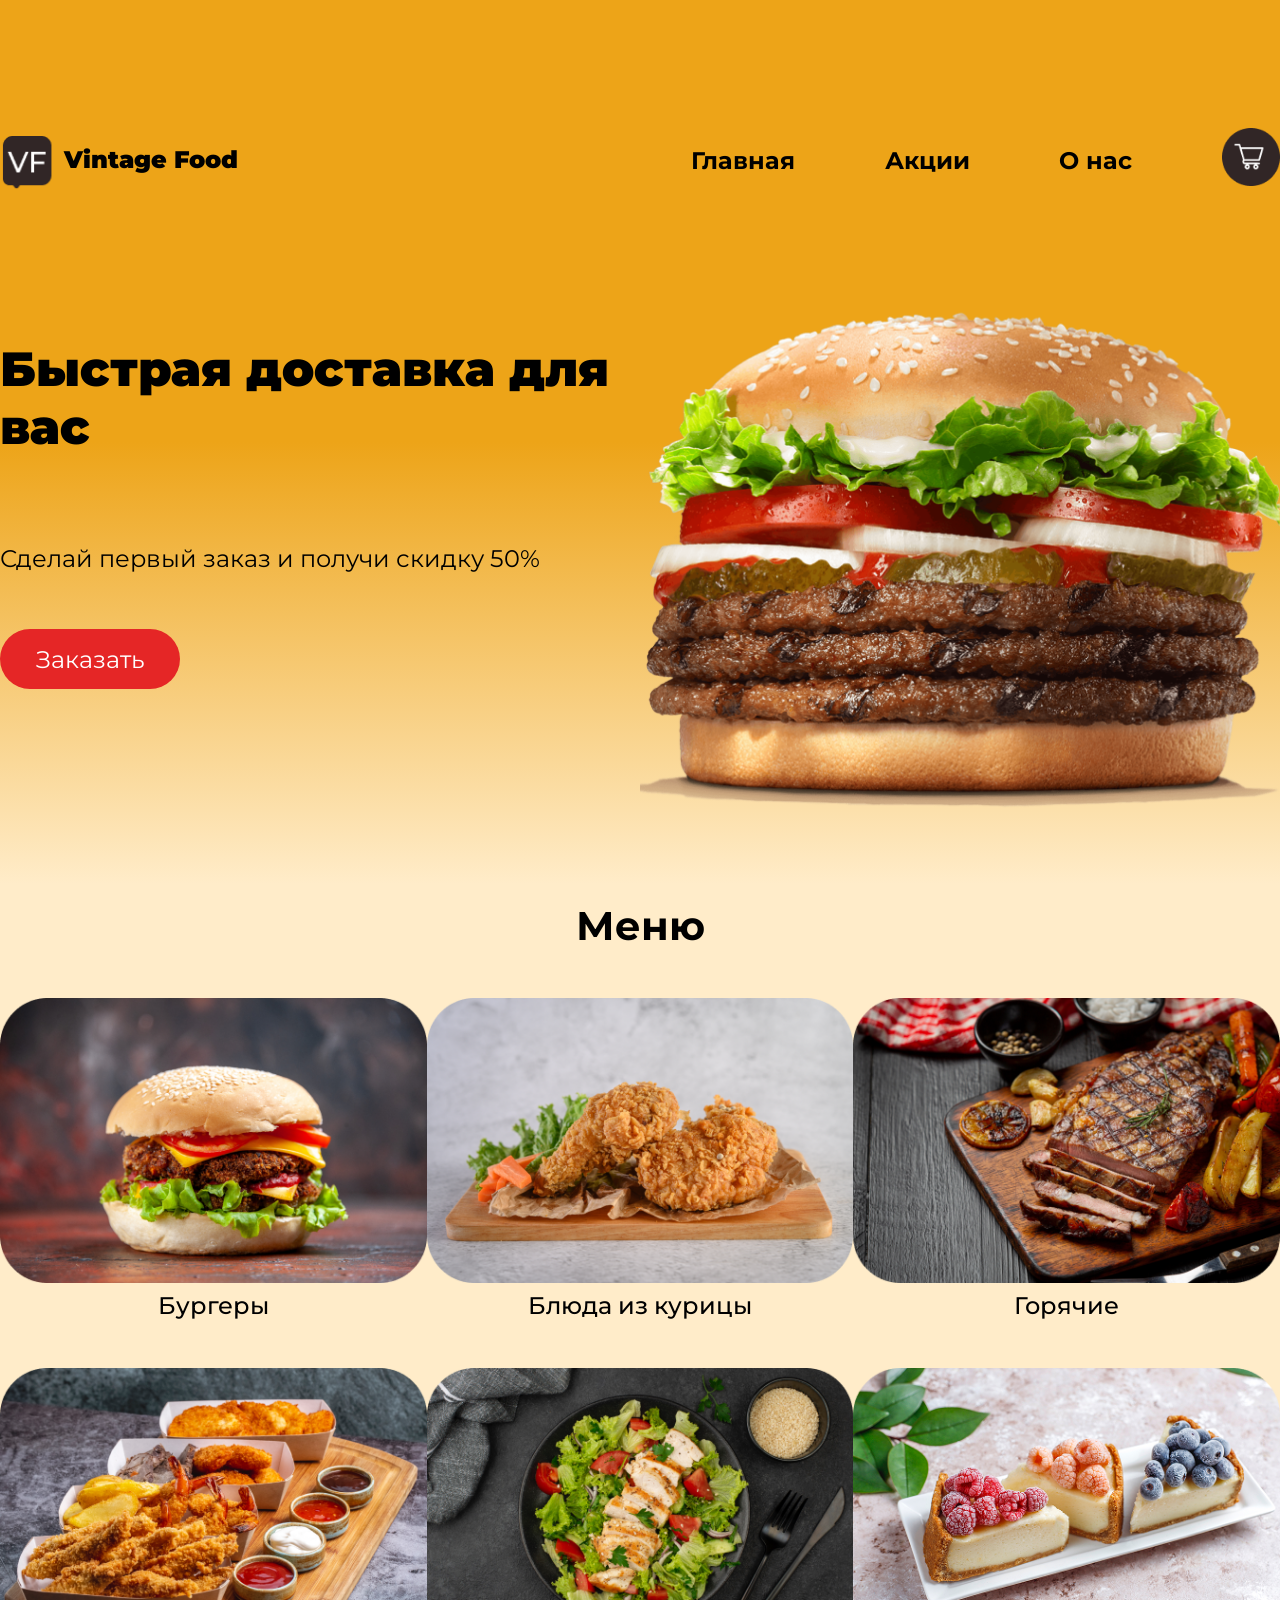
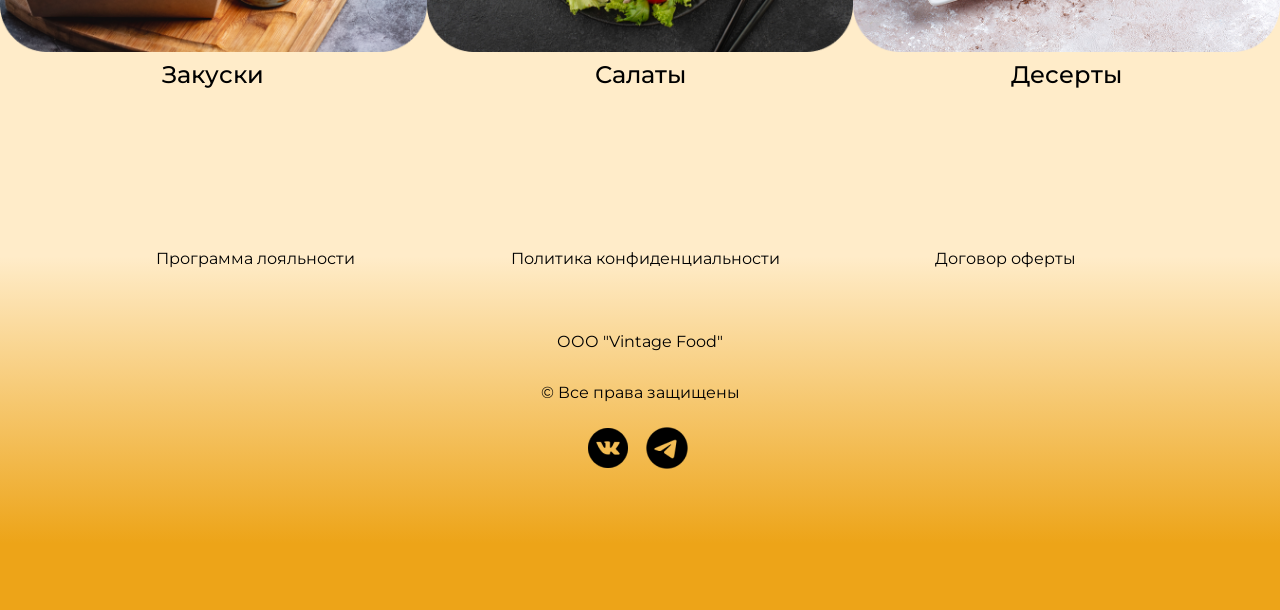
==== index.html @ b4fdd1ba "update" ====
<!DOCTYPE html>
<html lang="en">
<head>
    <meta charset="UTF-8">
    <meta name="viewport" content="width=device-width, initial-scale=1.0">
    <title>Document</title>
    <link rel = "stylesheet" href = "style.css" >
    <link rel="preconnect" href="https://fonts.googleapis.com">
    <link rel="preconnect" href="https://fonts.gstatic.com" crossorigin>
    <link href="https://fonts.googleapis.com/css2?family=Montserrat:ital,wght@0,100..900;1,100..900&display=swap" rel="stylesheet">
</head>
<body>
    <div class="container">
        <nav class = "nav">
            <div class = "nav__logo">
                <img class = "nav__img" src = "image/icon.png" alt = "Логотип Vintage Food">
                <h1 class = "nav__name">Vintage Food</h1>
            </div>
            <div class = "nav__mainMenu">
                <ul class = "nav__list">
                    <li class = "nav__item">
                        <a class = "nav__link"href = "#main">Главная</a>
                    </li>
                    <li class = "nav__item">
                        <a class = "nav__link" href = "#stocks">Акции</a>
                    </li>
                    <li class = "nav__item">
                        <a class = "nav__link" href = "#aboutUs">О нас</a>
                    </li>
                    <li><img class="nav__imgBasket" src = "image/btnBasket.png" alt = "Изображение корзины заказа"></li>
                </ul>
            </div>
        </nav>

        <header class = "header">
            <div class = "header__slogan">
                <h4 class = "header__fastDelivery">Быстрая доставка для вас</h4>
                <p class = "header__discount">Сделай первый заказ и получи скидку 50%</p>
                <button class = "header__btnOrder">Заказать</button>
            </div>
            <img class = "header__imgBigBurger" src = "image/imgBurger.png" alt = "Изображение большого бургера">
        </header>

        <article class = "article">
            <h2 class = "article__tableName">Меню</h2>
            <div class = "article__table">
                <section class = "article__card">
                    <img class = "article__foodPhotos" src = "image/imgBurgers.png" alt = "Фото готового бургера из меню">
                    <h5 class = "article__menuCaption">Бургеры</h5>
                </section>
                <section class = "article__card">
                    <img class = "article__foodPhotos" src = "image/imgChickenButt.png" alt = "Фото готового бургера из меню">
                    <h5 class = "article__menuCaption">Блюда из курицы</h5>
                </section>
                <section class = "article__card">
                    <img class = "article__foodPhotos" src = "image/imgHotDishes.png" alt = "Фото готового бургера из меню">
                    <h5 class = "article__menuCaption">Горячие</h5>
                </section>
            </div>
                <div class = "article__table">
                <section class = "article__card">
                    <img class = "article__foodPhotos" src = "image/imgSnacks.png" alt = "Фото готового бургера из меню">
                    <h5 class = "article__menuCaption">Закуски</h5>
                </section>
                <section class = "article__card">
                    <img class = "article__foodPhotos" src = "image/imgSalads.png" alt = "Фото готового бургера из меню">
                    <h5 class = "article__menuCaption">Салаты</h5>
                </section>
                <section class = "article__card">
                    <img class = "article__foodPhotos" src = "image/imgDesserts.png" alt = "Фото готового бургера из меню">
                    <h5 class = "article__menuCaption">Десерты</h5>
                </section>
            </div>
        </article>

        <footer class = "footer">
            <div class = "footer__links">
                <a class = "footer__link" href = "">Программа лояльности</a>
                <a class = "footer__link" href = "">Политика конфиденциальности</a>
                <a class = "footer__link" href = "">Договор оферты</a>
            </div>
            <p class="footer__company">ООО "Vintage Food"</p>
            <p class="footer__copyright">© Все права защищены</p>
            <div class = "footer__socialNetwork">
                <img class = "footer__vk" src = "image/btnVK.png" alt = "Лого Вконтакте">
                <img class = "footer__tg" src = "image/btnTelegram.png" alt = "Лого Телеграмма">
            </div>
        </div>
    </footer>
</body>
</html>
---- style.css ----
/* 787 */
* {
    box-sizing: border-box;
	outline: 0px solid red;
}
a{
    margin: 0%;
    padding: 0% ;
    text-decoration: none;
    color:black;
}
ul{
    display: flex;
    align-items: center;
    margin: 0%;
    padding-bottom: 1rem;
    gap: clamp(0.1rem, 7vw, 15rem);

    list-style: none;
    font-size: 1.5rem;
    font-weight: bold;
}
/*-------------------------------------BODY---------------------------------------------------*/
body{
    margin:0px;
    display: flex;
    flex-direction: column;
    align-items: center;
    
    background: linear-gradient(to bottom, #EDA418 0%,#EDA418 20%, #ffecc9 40%,#ffecc9 84%, #EDA418 97%,#EDA418 100%);
    font-family: "Montserrat", sans-serif;
}

.container {
    width: 100%;
    max-width: 1600px;
    padding: 8rem 0px;
}
.nav{
    display: flex;
    flex-direction: row;
    justify-content: center;
    align-items: center;
    width: 100%;
}
.nav__logo{
    display: flex;
    align-items: center;
    flex:1;
}
.nav__mainMenu{
    display: flex;
    justify-content:end;
    flex:2;    
}
.nav__imgBasket{
    width: 100%;
    max-width: 58px;
    height: auto;
}
.nav__img{
    width: 100%;
    max-width: 64px;
    height: auto;
}
.nav__name{
    display: flex;
    align-items: center;
    justify-content: center;
    margin:0%;
    padding-bottom: 1rem;
    
    font-size: 1.5rem;
    font-weight: 900;
}
/*-----------------------------------HEADER-----------------------------------------------------*/
.header{
    display: flex;
    width: 100%;
    align-items: center;
    justify-content: space-between;
    padding-top: 2rem;
}
.header__slogan{
    display: flex;
    flex-direction: column;
    align-items: start;
    padding-bottom: 7rem;

}
.header__fastDelivery{
    font-size: 3rem;
    font-weight: 900;
}
.header__discount{
    font-size: 1.5rem;
}

.header__btnOrder{
    margin: 0%;
    padding: 0%;
}
.header__imgBigBurger{
    width: clamp(200px, 50vw, 642px);
    height: auto;
}
.header__btnOrder{
    width:100%;
    max-width: 180px;
    height: 100%;
    max-height: 60px;
    padding: 1rem;
    border-radius: 50px;
    margin-top: 2rem;

    font-family: "Montserrat", sans-serif;
    border:none;
    background-color: #E52626;
    color:white;
    font-size: 1.5rem;
}
/*-----------------------------------ARTICLE-----------------------------------------------------*/
.article{
    padding-top: 4rem;
    display: flex;
    flex-direction: column;
    width: 100%;
}
.article__table{
    display: flex;
    justify-content: space-between;
    margin-top: 3rem;
}
.article__tableName{
    margin: 0%;
    text-align: center;
    font-size: 2.5rem;
    font-weight: bold;
}
.article__card{
    display: flex;
    flex-direction: column;
    align-items: center;
}
.article__foodPhotos{
    width: 100%;
    height: 100%;
    max-width: 450px;
    max-height: 300px;
}
.article__menuCaption{
    padding: 0rem;
    padding-top: 0.5rem;
    margin: 0%;
    font-size: 1.5rem;
    font-weight: 500;
}
/*-----------------------------------FOOTER-----------------------------------------------------*/
.footer{ 	
    width: 100%;
    display: flex;
    flex-direction: column;
    align-items: center;
}
.footer__links{
    width: 100%;
    display: flex;
    justify-content: space-evenly;
    padding-top: 10rem;
    padding-right: 3rem;
}
.footer__company{
    padding-top: 3rem;
}
.footer__company{
    /* ничего */
}
.footer__copyright{
    /* ничего */
}
.footer__socialNetwork{
    /* ничего */
}
.footer__vk{
    padding-bottom: 0.3rem;
}
.footer__tg{
    /* ничего */
}
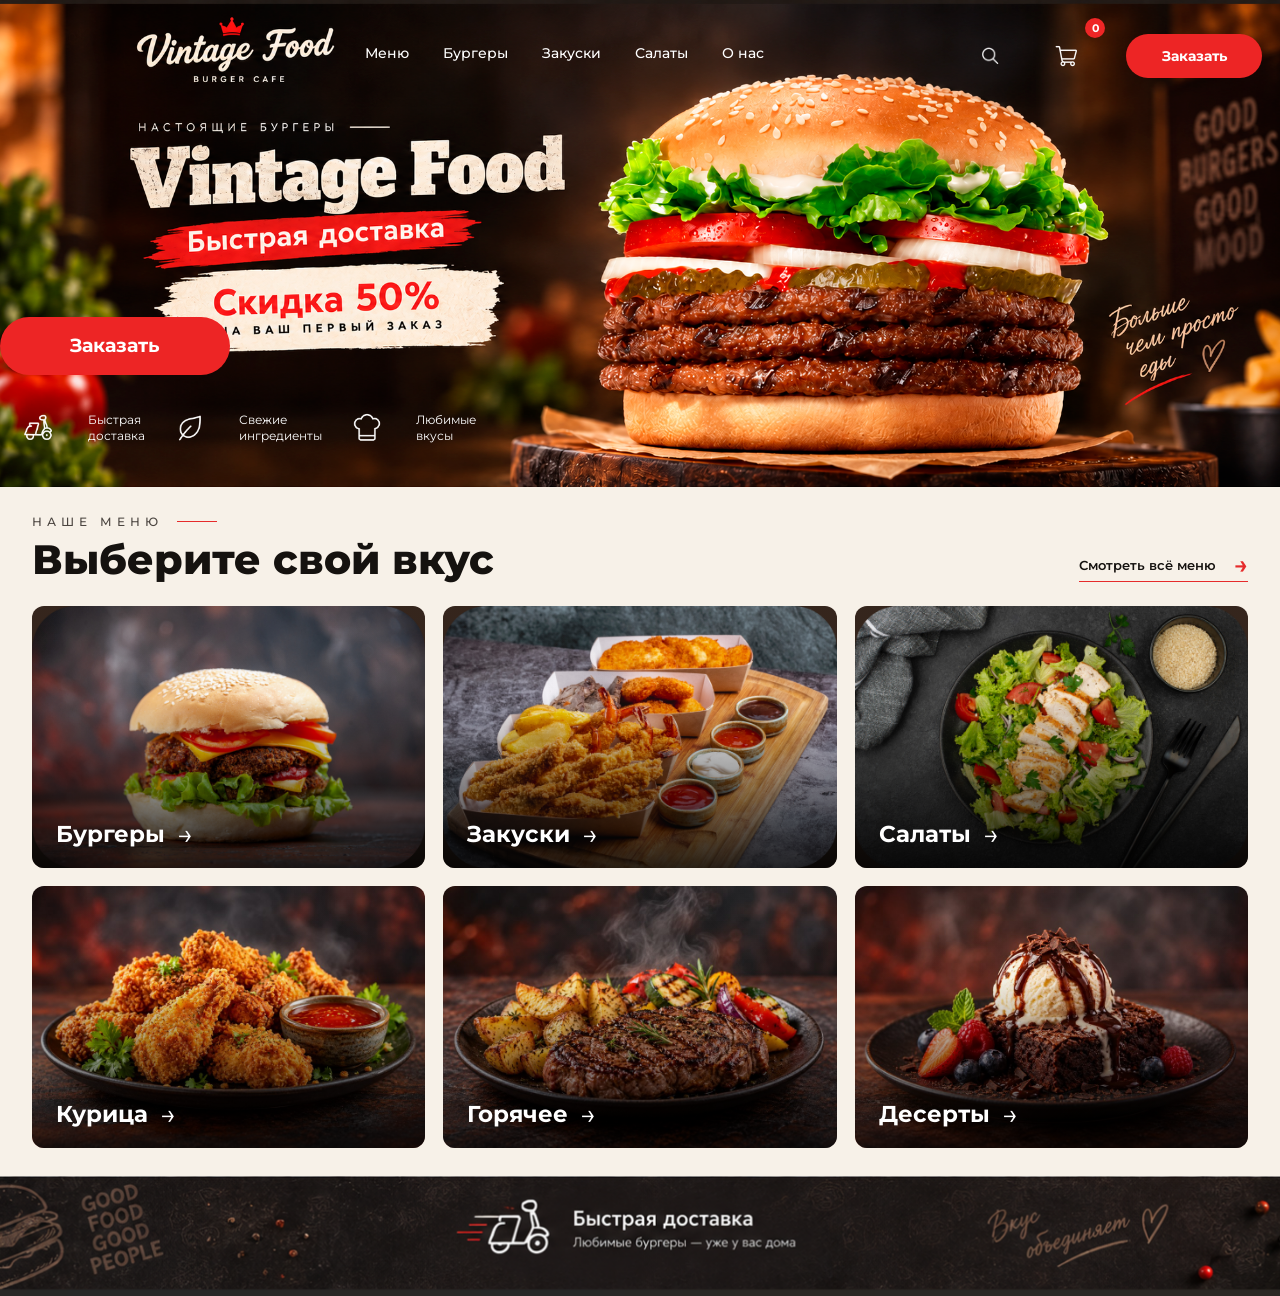
==== commit cd27a4a7: "Redesign responsive burger cafe website" ====
--- a/index.html
+++ b/index.html
@@ -1,91 +1,152 @@
 <!DOCTYPE html>
-<html lang="en">
+<html lang="ru">
 <head>
     <meta charset="UTF-8">
     <meta name="viewport" content="width=device-width, initial-scale=1.0">
-    <title>Document</title>
-    <link rel = "stylesheet" href = "style.css" >
+    <meta name="description" content="Vintage Food — настоящие бургеры с быстрой доставкой">
+    <title>Vintage Food — бургер-кафе</title>
     <link rel="preconnect" href="https://fonts.googleapis.com">
     <link rel="preconnect" href="https://fonts.gstatic.com" crossorigin>
-    <link href="https://fonts.googleapis.com/css2?family=Montserrat:ital,wght@0,100..900;1,100..900&display=swap" rel="stylesheet">
+    <link href="https://fonts.googleapis.com/css2?family=Montserrat:wght@400;500;600;700;800&display=swap" rel="stylesheet">
+    <link rel="stylesheet" href="style.css">
 </head>
 <body>
-    <div class="container">
-        <nav class = "nav">
-            <div class = "nav__logo">
-                <img class = "nav__img" src = "image/icon.png" alt = "Логотип Vintage Food">
-                <h1 class = "nav__name">Vintage Food</h1>
-            </div>
-            <div class = "nav__mainMenu">
-                <ul class = "nav__list">
-                    <li class = "nav__item">
-                        <a class = "nav__link"href = "#main">Главная</a>
+    <header class="hero" id="main">
+        <nav class="navigation" aria-label="Основная навигация">
+            <div class="navigation__inner">
+                <ul class="navigation__list">
+                    <li class="navigation__item">
+                        <a class="navigation__link" href="#menu">Меню</a>
                     </li>
-                    <li class = "nav__item">
-                        <a class = "nav__link" href = "#stocks">Акции</a>
+                    <li class="navigation__item">
+                        <a class="navigation__link" href="#burgers">Бургеры</a>
                     </li>
-                    <li class = "nav__item">
-                        <a class = "nav__link" href = "#aboutUs">О нас</a>
+                    <li class="navigation__item">
+                        <a class="navigation__link" href="#snacks">Закуски</a>
                     </li>
-                    <li><img class="nav__imgBasket" src = "image/btnBasket.png" alt = "Изображение корзины заказа"></li>
+                    <li class="navigation__item">
+                        <a class="navigation__link" href="#salads">Салаты</a>
+                    </li>
+                    <li class="navigation__item">
+                        <a class="navigation__link" href="#about">О нас</a>
+                    </li>
                 </ul>
+
+                <div class="navigation__actions">
+                    <a class="navigation__icon-link" href="#menu" aria-label="Поиск по меню">
+                        <img class="navigation__icon navigation__icon--search" src="image/icon-search.png" alt="">
+                    </a>
+                    <a class="navigation__icon-link" href="#menu" aria-label="Корзина">
+                        <img class="navigation__icon navigation__icon--cart" src="image/icon-cart.png" alt="">
+                        <span class="navigation__counter">0</span>
+                    </a>
+                    <a class="button button--navigation" href="#menu">Заказать</a>
+                </div>
             </div>
         </nav>
 
-        <header class = "header">
-            <div class = "header__slogan">
-                <h4 class = "header__fastDelivery">Быстрая доставка для вас</h4>
-                <p class = "header__discount">Сделай первый заказ и получи скидку 50%</p>
-                <button class = "header__btnOrder">Заказать</button>
-            </div>
-            <img class = "header__imgBigBurger" src = "image/imgBurger.png" alt = "Изображение большого бургера">
-        </header>
+        <img class="hero__background" src="image/header.png" alt="Vintage Food. Быстрая доставка. Скидка 50 процентов на первый заказ">
 
-        <article class = "article">
-            <h2 class = "article__tableName">Меню</h2>
-            <div class = "article__table">
-                <section class = "article__card">
-                    <img class = "article__foodPhotos" src = "image/imgBurgers.png" alt = "Фото готового бургера из меню">
-                    <h5 class = "article__menuCaption">Бургеры</h5>
-                </section>
-                <section class = "article__card">
-                    <img class = "article__foodPhotos" src = "image/imgChickenButt.png" alt = "Фото готового бургера из меню">
-                    <h5 class = "article__menuCaption">Блюда из курицы</h5>
-                </section>
-                <section class = "article__card">
-                    <img class = "article__foodPhotos" src = "image/imgHotDishes.png" alt = "Фото готового бургера из меню">
-                    <h5 class = "article__menuCaption">Горячие</h5>
-                </section>
-            </div>
-                <div class = "article__table">
-                <section class = "article__card">
-                    <img class = "article__foodPhotos" src = "image/imgSnacks.png" alt = "Фото готового бургера из меню">
-                    <h5 class = "article__menuCaption">Закуски</h5>
-                </section>
-                <section class = "article__card">
-                    <img class = "article__foodPhotos" src = "image/imgSalads.png" alt = "Фото готового бургера из меню">
-                    <h5 class = "article__menuCaption">Салаты</h5>
-                </section>
-                <section class = "article__card">
-                    <img class = "article__foodPhotos" src = "image/imgDesserts.png" alt = "Фото готового бургера из меню">
-                    <h5 class = "article__menuCaption">Десерты</h5>
-                </section>
-            </div>
-        </article>
+        <div class="hero__content">
+            <a class="button button--hero" href="#menu">
+                <span>Заказать</span>
+            </a>
 
-        <footer class = "footer">
-            <div class = "footer__links">
-                <a class = "footer__link" href = "">Программа лояльности</a>
-                <a class = "footer__link" href = "">Политика конфиденциальности</a>
-                <a class = "footer__link" href = "">Договор оферты</a>
-            </div>
-            <p class="footer__company">ООО "Vintage Food"</p>
-            <p class="footer__copyright">© Все права защищены</p>
-            <div class = "footer__socialNetwork">
-                <img class = "footer__vk" src = "image/btnVK.png" alt = "Лого Вконтакте">
-                <img class = "footer__tg" src = "image/btnTelegram.png" alt = "Лого Телеграмма">
+            <div class="advantages">
+                <div class="advantage">
+                    <img class="advantage__icon" src="image/icon-delivery-scooter.png" alt="">
+                    <p class="advantage__text">Быстрая<br>доставка</p>
+                </div>
+
+                <div class="advantage">
+                    <img class="advantage__icon" src="image/icon-leaf.png" alt="">
+                    <p class="advantage__text">Свежие<br>ингредиенты</p>
+                </div>
+
+                <div class="advantage">
+                    <img class="advantage__icon" src="image/icon-chef-hat.png" alt="">
+                    <p class="advantage__text">Любимые<br>вкусы</p>
+                </div>
             </div>
         </div>
+    </header>
+
+    <main>
+        <section class="menu" id="menu">
+            <div class="menu__container">
+                <div class="menu__heading-row">
+                    <div>
+                        <p class="menu__eyebrow">НАШЕ МЕНЮ</p>
+                        <h1 class="menu__title">Выберите свой вкус</h1>
+                    </div>
+
+                    <a class="menu__all-link" href="#burgers">
+                        <span>Смотреть всё меню</span>
+                        <span class="menu__all-arrow">→</span>
+                    </a>
+                </div>
+
+                <div class="menu__grid">
+                    <article class="menu-card" id="burgers">
+                        <img class="menu-card__photo" src="image/menu-burgers.png" alt="Бургер с овощами и сыром">
+                        <div class="menu-card__shade"></div>
+                        <a class="menu-card__link" href="#burgers" aria-label="Открыть раздел Бургеры">
+                            <span class="menu-card__title">Бургеры</span>
+                            <span class="menu-card__arrow">→</span>
+                        </a>
+                    </article>
+
+                    <article class="menu-card" id="snacks">
+                        <img class="menu-card__photo" src="image/menu-snacks.png" alt="Картофель фри">
+                        <div class="menu-card__shade"></div>
+                        <a class="menu-card__link" href="#snacks" aria-label="Открыть раздел Закуски">
+                            <span class="menu-card__title">Закуски</span>
+                            <span class="menu-card__arrow">→</span>
+                        </a>
+                    </article>
+
+                    <article class="menu-card" id="salads">
+                        <img class="menu-card__photo" src="image/menu-salads.png" alt="Салат с курицей и свежими овощами">
+                        <div class="menu-card__shade"></div>
+                        <a class="menu-card__link" href="#salads" aria-label="Открыть раздел Салаты">
+                            <span class="menu-card__title">Салаты</span>
+                            <span class="menu-card__arrow">→</span>
+                        </a>
+                    </article>
+
+                    <article class="menu-card" id="chicken">
+                        <img class="menu-card__photo" src="image/menu-chicken.jpg" alt="Хрустящая курица с соусом">
+                        <div class="menu-card__shade"></div>
+                        <a class="menu-card__link" href="#chicken" aria-label="Открыть раздел Курица">
+                            <span class="menu-card__title">Курица</span>
+                            <span class="menu-card__arrow">→</span>
+                        </a>
+                    </article>
+
+                    <article class="menu-card" id="hot">
+                        <img class="menu-card__photo" src="image/menu-hot.jpg" alt="Стейк с запечённым картофелем и овощами">
+                        <div class="menu-card__shade"></div>
+                        <a class="menu-card__link" href="#hot" aria-label="Открыть раздел Горячее">
+                            <span class="menu-card__title">Горячее</span>
+                            <span class="menu-card__arrow">→</span>
+                        </a>
+                    </article>
+
+                    <article class="menu-card" id="desserts">
+                        <img class="menu-card__photo" src="image/menu-desserts.jpg" alt="Шоколадный десерт с мороженым и ягодами">
+                        <div class="menu-card__shade"></div>
+                        <a class="menu-card__link" href="#desserts" aria-label="Открыть раздел Десерты">
+                            <span class="menu-card__title">Десерты</span>
+                            <span class="menu-card__arrow">→</span>
+                        </a>
+                    </article>
+                </div>
+            </div>
+        </section>
+    </main>
+
+    <footer class="footer" id="about">
+        <p class="footer__description">Vintage Food — любимые бургеры уже у вас дома</p>
     </footer>
 </body>
-</html>+</html>
--- a/style.css
+++ b/style.css
@@ -1,190 +1,606 @@
-
-/* 787 */
 * {
     box-sizing: border-box;
-	outline: 0px solid red;
-}
-a{
-    margin: 0%;
-    padding: 0% ;
-    text-decoration: none;
-    color:black;
-}
-ul{
-    display: flex;
-    align-items: center;
-    margin: 0%;
-    padding-bottom: 1rem;
-    gap: clamp(0.1rem, 7vw, 15rem);
-
-    list-style: none;
-    font-size: 1.5rem;
-    font-weight: bold;
-}
-/*-------------------------------------BODY---------------------------------------------------*/
-body{
-    margin:0px;
+}
+
+html {
+    scroll-behavior: smooth;
+}
+
+body {
+    margin-top: 0;
+    margin-right: 0;
+    margin-bottom: 0;
+    margin-left: 0;
+    background-color: #f7f1e8;
+    color: #15120f;
+    font-family: "Montserrat", sans-serif;
+}
+
+img {
+    display: block;
+    max-width: 100%;
+}
+
+a {
+    color: inherit;
+    text-decoration-line: none;
+}
+
+.hero {
+    position: relative;
+    overflow: hidden;
+    background-color: #18120f;
+}
+
+.hero__background {
+    position: relative;
+    z-index: 1;
+    width: 100%;
+    height: auto;
+}
+
+.navigation {
+    position: relative;
+    z-index: 3;
+    width: 100%;
+    background-color: #18120f;
+}
+
+.navigation__inner {
     display: flex;
     flex-direction: column;
     align-items: center;
-    
-    background: linear-gradient(to bottom, #EDA418 0%,#EDA418 20%, #ffecc9 40%,#ffecc9 84%, #EDA418 97%,#EDA418 100%);
-    font-family: "Montserrat", sans-serif;
-}
-
-.container {
-    width: 100%;
-    max-width: 1600px;
-    padding: 8rem 0px;
-}
-.nav{
-    display: flex;
-    flex-direction: row;
+    width: 100%;
+    max-width: 1280px;
+    margin-right: auto;
+    margin-left: auto;
+    padding-top: 16px;
+    padding-right: 20px;
+    padding-bottom: 16px;
+    padding-left: 20px;
+}
+
+.navigation__list {
+    display: none;
+    flex-direction: row;
+    flex-wrap: wrap;
     justify-content: center;
     align-items: center;
-    width: 100%;
-}
-.nav__logo{
-    display: flex;
-    align-items: center;
-    flex:1;
-}
-.nav__mainMenu{
-    display: flex;
-    justify-content:end;
-    flex:2;    
-}
-.nav__imgBasket{
-    width: 100%;
-    max-width: 58px;
-    height: auto;
-}
-.nav__img{
-    width: 100%;
-    max-width: 64px;
-    height: auto;
-}
-.nav__name{
-    display: flex;
-    align-items: center;
+    margin-top: 0;
+    margin-right: 0;
+    margin-bottom: 14px;
+    margin-left: 0;
+    padding-top: 0;
+    padding-right: 0;
+    padding-bottom: 0;
+    padding-left: 0;
+    list-style-type: none;
+    column-gap: 22px;
+    row-gap: 12px;
+}
+
+.navigation__link {
+    position: relative;
+    display: inline-block;
+    padding-bottom: 7px;
+    color: #ffffff;
+    font-size: 14px;
+    font-weight: 500;
+}
+
+.navigation__link::after {
+    content: "";
+    position: absolute;
+    right: 0;
+    bottom: 0;
+    left: 0;
+    height: 2px;
+    background-color: #ef3030;
+    border-top-left-radius: 20px;
+    border-top-right-radius: 20px;
+    border-bottom-right-radius: 20px;
+    border-bottom-left-radius: 20px;
+    opacity: 0;
+}
+
+.navigation__link:hover::after {
+    opacity: 1;
+}
+
+.navigation__actions {
+    display: flex;
+    flex-direction: row;
+    align-items: center;
+    column-gap: 4px;
+}
+
+.navigation__icon-link {
+    position: relative;
+    display: flex;
+    flex-direction: row;
     justify-content: center;
-    margin:0%;
-    padding-bottom: 1rem;
-    
-    font-size: 1.5rem;
-    font-weight: 900;
-}
-/*-----------------------------------HEADER-----------------------------------------------------*/
-.header{
-    display: flex;
-    width: 100%;
-    align-items: center;
-    justify-content: space-between;
-    padding-top: 2rem;
-}
-.header__slogan{
+    align-items: center;
+    width: 72px;
+    height: 72px;
+}
+
+.navigation__icon {
+    width: 56px;
+    height: 56px;
+    object-fit: contain;
+}
+
+.navigation__icon--cart {
+    width: 64px;
+    height: 64px;
+}
+
+.navigation__counter {
+    position: absolute;
+    top: -2px;
+    right: -3px;
+    display: flex;
+    flex-direction: row;
+    justify-content: center;
+    align-items: center;
+    width: 20px;
+    height: 20px;
+    background-color: #ef2626;
+    border-top-left-radius: 50%;
+    border-top-right-radius: 50%;
+    border-bottom-right-radius: 50%;
+    border-bottom-left-radius: 50%;
+    color: #ffffff;
+    font-size: 11px;
+    font-weight: 700;
+}
+
+.button {
+    display: inline-flex;
+    flex-direction: row;
+    justify-content: center;
+    align-items: center;
+    background-color: #ed2525;
+    border-top-left-radius: 50px;
+    border-top-right-radius: 50px;
+    border-bottom-right-radius: 50px;
+    border-bottom-left-radius: 50px;
+    color: #ffffff;
+    font-weight: 700;
+    transition-property: background-color, transform;
+    transition-duration: 200ms;
+}
+
+.button:hover {
+    background-color: #c91919;
+    transform: translateY(-2px);
+}
+
+.button--navigation {
+    min-width: 122px;
+    min-height: 44px;
+    margin-left: 20px;
+    padding-top: 10px;
+    padding-right: 24px;
+    padding-bottom: 10px;
+    padding-left: 24px;
+    font-size: 14px;
+}
+
+.hero__content {
+    position: relative;
+    z-index: 2;
     display: flex;
     flex-direction: column;
-    align-items: start;
-    padding-bottom: 7rem;
-
-}
-.header__fastDelivery{
-    font-size: 3rem;
-    font-weight: 900;
-}
-.header__discount{
-    font-size: 1.5rem;
-}
-
-.header__btnOrder{
-    margin: 0%;
-    padding: 0%;
-}
-.header__imgBigBurger{
-    width: clamp(200px, 50vw, 642px);
-    height: auto;
-}
-.header__btnOrder{
-    width:100%;
-    max-width: 180px;
+    align-items: center;
+    padding-top: 22px;
+    padding-right: 20px;
+    padding-bottom: 26px;
+    padding-left: 20px;
+    background-color: #18120f;
+}
+
+.button--hero {
+    width: 100%;
+    max-width: 268px;
+    min-height: 58px;
+    padding-top: 14px;
+    padding-right: 28px;
+    padding-bottom: 14px;
+    padding-left: 28px;
+    font-size: 19px;
+}
+
+.advantages {
+    display: grid;
+    grid-template-columns: 1fr 1fr 1fr;
+    width: 100%;
+    max-width: 420px;
+    margin-top: 22px;
+    column-gap: 8px;
+    row-gap: 15px;
+}
+
+.advantage {
+    display: flex;
+    flex-direction: column;
+    justify-content: center;
+    align-items: center;
+    column-gap: 10px;
+}
+
+.advantage__icon {
+    width: 86px;
+    height: 86px;
+    object-fit: contain;
+}
+
+.advantage__text {
+    width: 100%;
+    margin-top: 0;
+    margin-right: 0;
+    margin-bottom: 0;
+    margin-left: 0;
+    color: #ffffff;
+    font-size: 11px;
+    font-weight: 400;
+    line-height: 1.35;
+    text-align: center;
+}
+
+.menu {
+    background-color: #f7f1e8;
+}
+
+.menu__container {
+    width: 100%;
+    max-width: 1280px;
+    margin-right: auto;
+    margin-left: auto;
+    padding-top: 32px;
+    padding-right: 20px;
+    padding-bottom: 38px;
+    padding-left: 20px;
+}
+
+.menu__heading-row {
+    display: flex;
+    flex-direction: column;
+    align-items: flex-start;
+}
+
+.menu__eyebrow {
+    position: relative;
+    display: inline-block;
+    margin-top: 0;
+    margin-right: 0;
+    margin-bottom: 8px;
+    margin-left: 0;
+    padding-right: 54px;
+    color: #4b4540;
+    font-size: 12px;
+    font-weight: 500;
+    letter-spacing: 5px;
+}
+
+.menu__eyebrow::after {
+    content: "";
+    position: absolute;
+    top: 50%;
+    right: 0;
+    width: 40px;
+    height: 1px;
+    background-color: #e62b2b;
+}
+
+.menu__title {
+    margin-top: 0;
+    margin-right: 0;
+    margin-bottom: 0;
+    margin-left: 0;
+    font-size: 34px;
+    font-weight: 800;
+    line-height: 1.1;
+}
+
+.menu__all-link {
+    display: inline-flex;
+    flex-direction: row;
+    align-items: center;
+    margin-top: 20px;
+    padding-bottom: 4px;
+    border-bottom-width: 1px;
+    border-bottom-style: solid;
+    border-bottom-color: #e62b2b;
+    font-size: 13px;
+    font-weight: 600;
+    column-gap: 18px;
+}
+
+.menu__all-arrow {
+    color: #e62b2b;
+    font-size: 24px;
+    line-height: 1;
+}
+
+.menu__grid {
+    display: grid;
+    grid-template-columns: 1fr;
+    margin-top: 24px;
+    column-gap: 18px;
+    row-gap: 18px;
+}
+
+.menu-card {
+    position: relative;
+    min-height: 220px;
+    overflow: hidden;
+    border-top-left-radius: 12px;
+    border-top-right-radius: 12px;
+    border-bottom-right-radius: 12px;
+    border-bottom-left-radius: 12px;
+    background-color: #36261d;
+}
+
+.menu-card__photo {
+    width: 100%;
     height: 100%;
-    max-height: 60px;
-    padding: 1rem;
-    border-radius: 50px;
-    margin-top: 2rem;
-
-    font-family: "Montserrat", sans-serif;
-    border:none;
-    background-color: #E52626;
-    color:white;
-    font-size: 1.5rem;
-}
-/*-----------------------------------ARTICLE-----------------------------------------------------*/
-.article{
-    padding-top: 4rem;
-    display: flex;
-    flex-direction: column;
-    width: 100%;
-}
-.article__table{
-    display: flex;
-    justify-content: space-between;
-    margin-top: 3rem;
-}
-.article__tableName{
-    margin: 0%;
-    text-align: center;
-    font-size: 2.5rem;
-    font-weight: bold;
-}
-.article__card{
-    display: flex;
-    flex-direction: column;
-    align-items: center;
-}
-.article__foodPhotos{
-    width: 100%;
-    height: 100%;
-    max-width: 450px;
-    max-height: 300px;
-}
-.article__menuCaption{
-    padding: 0rem;
-    padding-top: 0.5rem;
-    margin: 0%;
-    font-size: 1.5rem;
-    font-weight: 500;
-}
-/*-----------------------------------FOOTER-----------------------------------------------------*/
-.footer{ 	
-    width: 100%;
-    display: flex;
-    flex-direction: column;
-    align-items: center;
-}
-.footer__links{
-    width: 100%;
-    display: flex;
-    justify-content: space-evenly;
-    padding-top: 10rem;
-    padding-right: 3rem;
-}
-.footer__company{
-    padding-top: 3rem;
-}
-.footer__company{
-    /* ничего */
-}
-.footer__copyright{
-    /* ничего */
-}
-.footer__socialNetwork{
-    /* ничего */
-}
-.footer__vk{
-    padding-bottom: 0.3rem;
-}
-.footer__tg{
-    /* ничего */
-}+    min-height: 220px;
+    object-fit: cover;
+    transition-property: transform;
+    transition-duration: 300ms;
+}
+
+.menu-card:hover .menu-card__photo {
+    transform: scale(1.04);
+}
+
+.menu-card__shade {
+    position: absolute;
+    top: 0;
+    right: 0;
+    bottom: 0;
+    left: 0;
+    background-image: linear-gradient(to top, rgba(0, 0, 0, 0.82), rgba(0, 0, 0, 0.02) 65%);
+}
+
+.menu-card__link {
+    position: absolute;
+    right: 24px;
+    bottom: 20px;
+    left: 24px;
+    display: flex;
+    flex-direction: row;
+    align-items: center;
+    color: #ffffff;
+    column-gap: 12px;
+}
+
+.menu-card__title {
+    font-size: 23px;
+    font-weight: 700;
+}
+
+.menu-card__arrow {
+    font-size: 28px;
+    font-weight: 400;
+    line-height: 1;
+}
+
+.footer {
+    min-height: 120px;
+    display: flex;
+    flex-direction: row;
+    justify-content: center;
+    align-items: center;
+    background-color: #201b19;
+    background-image: url("image/footer.png");
+    background-repeat: no-repeat;
+    background-position: center center;
+    background-size: cover;
+}
+
+.footer__description {
+    display: none;
+}
+
+@media (min-width: 577px) {
+    .navigation__list {
+        display: flex;
+    }
+
+    .advantages {
+        grid-template-columns: 1fr 1fr 1fr;
+        max-width: 620px;
+        column-gap: 14px;
+    }
+
+    .advantage {
+        flex-direction: row;
+        justify-content: flex-start;
+    }
+
+    .advantage__text {
+        width: 105px;
+        font-size: 13px;
+        text-align: left;
+    }
+
+    .menu__heading-row {
+        flex-direction: row;
+        justify-content: space-between;
+        align-items: flex-end;
+    }
+
+    .menu__all-link {
+        margin-top: 0;
+    }
+
+    .menu-card {
+        min-height: 260px;
+    }
+
+    .menu-card__photo {
+        min-height: 260px;
+    }
+}
+
+@media (min-width: 768px) {
+    .navigation__inner {
+        flex-direction: row;
+        justify-content: space-between;
+    }
+
+    .navigation__list {
+        justify-content: flex-start;
+        margin-bottom: 0;
+    }
+
+    .menu__container {
+        padding-right: 32px;
+        padding-left: 32px;
+    }
+
+    .menu__title {
+        font-size: 41px;
+    }
+
+    .menu__grid {
+        grid-template-columns: 1fr 1fr 1fr;
+    }
+
+    .menu-card {
+        min-height: 205px;
+    }
+
+    .menu-card__photo {
+        min-height: 205px;
+    }
+
+    .menu-card__title {
+        font-size: 19px;
+    }
+
+}
+
+@media (min-width: 992px) {
+    .navigation__list {
+        flex-wrap: nowrap;
+        column-gap: 25px;
+    }
+
+    .navigation__actions {
+        column-gap: 4px;
+    }
+
+    .button--navigation {
+        min-width: 112px;
+        padding-right: 18px;
+        padding-left: 18px;
+    }
+
+    .menu__container {
+        padding-top: 24px;
+        padding-bottom: 28px;
+    }
+
+    .menu-card {
+        min-height: 205px;
+    }
+
+    .menu-card__photo {
+        min-height: 205px;
+    }
+}
+
+@media (min-width: 1200px) {
+    .hero {
+        min-height: 0;
+        aspect-ratio: 2033 / 773;
+    }
+
+    .hero__background {
+        position: absolute;
+        top: 0;
+        right: 0;
+        bottom: 0;
+        left: 0;
+        z-index: 1;
+        width: 100%;
+        height: 100%;
+        object-fit: cover;
+        object-position: center top;
+    }
+
+    .navigation {
+        position: absolute;
+        top: 0;
+        left: 0;
+        background-color: transparent;
+    }
+
+    .navigation__inner {
+        min-height: 96px;
+        padding-top: 20px;
+        padding-right: 18px;
+        padding-bottom: 20px;
+        padding-left: 365px;
+    }
+
+    .navigation__list {
+        column-gap: 34px;
+    }
+
+    .navigation__actions {
+        column-gap: 4px;
+    }
+
+    .button--navigation {
+        min-width: 136px;
+    }
+
+    .hero__content {
+        position: absolute;
+        right: 0;
+        bottom: 20px;
+        left: 0;
+        z-index: 2;
+        display: block;
+        width: 100%;
+        max-width: 1280px;
+        margin-right: auto;
+        margin-left: auto;
+        padding-top: 0;
+        padding-right: 0;
+        padding-bottom: 0;
+        padding-left: 0;
+        background-color: transparent;
+    }
+
+    .button--hero {
+        width: 230px;
+        min-height: 58px;
+    }
+
+    .advantages {
+        grid-template-columns: auto auto auto;
+        width: auto;
+        max-width: 460px;
+        margin-top: 14px;
+        column-gap: 22px;
+    }
+
+    .advantage__icon {
+        width: 78px;
+        height: 78px;
+    }
+
+    .advantage__text {
+        width: auto;
+        font-size: 12px;
+    }
+
+    .menu-card__title {
+        font-size: 23px;
+    }
+}
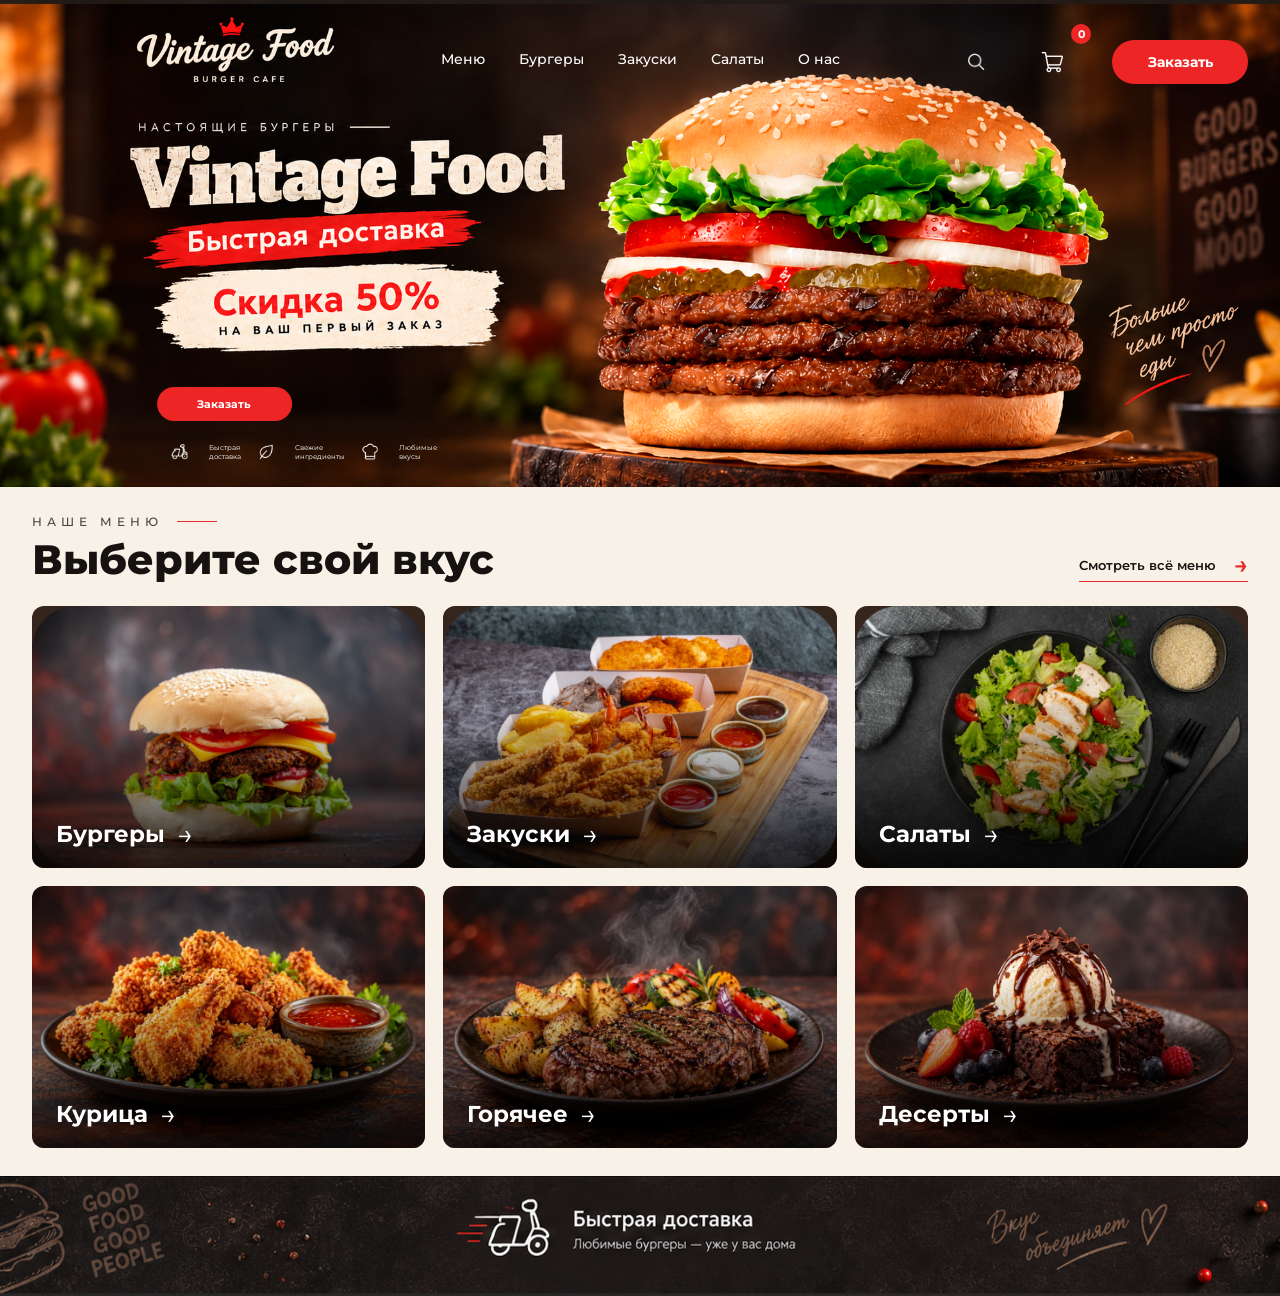
==== commit 46163058: "Add product selection and cart" ====
--- a/index.html
+++ b/index.html
@@ -36,10 +36,10 @@
                     <a class="navigation__icon-link" href="#menu" aria-label="Поиск по меню">
                         <img class="navigation__icon navigation__icon--search" src="image/icon-search.png" alt="">
                     </a>
-                    <a class="navigation__icon-link" href="#menu" aria-label="Корзина">
+                    <button class="navigation__icon-link navigation__cart-button" type="button" aria-label="Открыть корзину" data-open-cart>
                         <img class="navigation__icon navigation__icon--cart" src="image/icon-cart.png" alt="">
                         <span class="navigation__counter">0</span>
-                    </a>
+                    </button>
                     <a class="button button--navigation" href="#menu">Заказать</a>
                 </div>
             </div>
@@ -90,63 +90,120 @@
                     <article class="menu-card" id="burgers">
                         <img class="menu-card__photo" src="image/menu-burgers.png" alt="Бургер с овощами и сыром">
                         <div class="menu-card__shade"></div>
-                        <a class="menu-card__link" href="#burgers" aria-label="Открыть раздел Бургеры">
+                        <button class="menu-card__link menu-card__button" type="button" aria-label="Открыть раздел Бургеры" data-category="burgers">
                             <span class="menu-card__title">Бургеры</span>
                             <span class="menu-card__arrow">→</span>
-                        </a>
+                        </button>
                     </article>
 
                     <article class="menu-card" id="snacks">
                         <img class="menu-card__photo" src="image/menu-snacks.png" alt="Картофель фри">
                         <div class="menu-card__shade"></div>
-                        <a class="menu-card__link" href="#snacks" aria-label="Открыть раздел Закуски">
+                        <button class="menu-card__link menu-card__button" type="button" aria-label="Открыть раздел Закуски" data-category="snacks">
                             <span class="menu-card__title">Закуски</span>
                             <span class="menu-card__arrow">→</span>
-                        </a>
+                        </button>
                     </article>
 
                     <article class="menu-card" id="salads">
                         <img class="menu-card__photo" src="image/menu-salads.png" alt="Салат с курицей и свежими овощами">
                         <div class="menu-card__shade"></div>
-                        <a class="menu-card__link" href="#salads" aria-label="Открыть раздел Салаты">
+                        <button class="menu-card__link menu-card__button" type="button" aria-label="Открыть раздел Салаты" data-category="salads">
                             <span class="menu-card__title">Салаты</span>
                             <span class="menu-card__arrow">→</span>
-                        </a>
+                        </button>
                     </article>
 
                     <article class="menu-card" id="chicken">
                         <img class="menu-card__photo" src="image/menu-chicken.jpg" alt="Хрустящая курица с соусом">
                         <div class="menu-card__shade"></div>
-                        <a class="menu-card__link" href="#chicken" aria-label="Открыть раздел Курица">
+                        <button class="menu-card__link menu-card__button" type="button" aria-label="Открыть раздел Курица" data-category="chicken">
                             <span class="menu-card__title">Курица</span>
                             <span class="menu-card__arrow">→</span>
-                        </a>
+                        </button>
                     </article>
 
                     <article class="menu-card" id="hot">
                         <img class="menu-card__photo" src="image/menu-hot.jpg" alt="Стейк с запечённым картофелем и овощами">
                         <div class="menu-card__shade"></div>
-                        <a class="menu-card__link" href="#hot" aria-label="Открыть раздел Горячее">
+                        <button class="menu-card__link menu-card__button" type="button" aria-label="Открыть раздел Горячее" data-category="hot">
                             <span class="menu-card__title">Горячее</span>
                             <span class="menu-card__arrow">→</span>
-                        </a>
+                        </button>
                     </article>
 
                     <article class="menu-card" id="desserts">
                         <img class="menu-card__photo" src="image/menu-desserts.jpg" alt="Шоколадный десерт с мороженым и ягодами">
                         <div class="menu-card__shade"></div>
-                        <a class="menu-card__link" href="#desserts" aria-label="Открыть раздел Десерты">
+                        <button class="menu-card__link menu-card__button" type="button" aria-label="Открыть раздел Десерты" data-category="desserts">
                             <span class="menu-card__title">Десерты</span>
                             <span class="menu-card__arrow">→</span>
-                        </a>
+                        </button>
                     </article>
                 </div>
             </div>
         </section>
     </main>
+
+    <div class="modal" id="products-modal" aria-hidden="true">
+        <div class="modal__overlay" data-close-modal></div>
+
+        <div class="modal__window modal__window--products" role="dialog" aria-modal="true" aria-labelledby="products-modal-title">
+            <button class="modal__close" type="button" aria-label="Закрыть окно" data-close-modal>×</button>
+
+            <p class="modal__eyebrow">ВЫБЕРИТЕ БЛЮДО</p>
+            <h2 class="modal__title" id="products-modal-title">Меню</h2>
+            <p class="modal__description">Добавьте понравившиеся позиции в корзину и укажите количество.</p>
+
+            <div class="products-list" id="products-list"></div>
+
+            <div class="modal__footer">
+                <div class="modal__total-block">
+                    <span class="modal__total-label">В корзине</span>
+                    <strong class="modal__total" id="products-modal-total">0 ₽</strong>
+                </div>
+
+                <button class="button modal__cart-button" type="button" data-open-cart>
+                    Перейти в корзину
+                </button>
+            </div>
+        </div>
+    </div>
+
+    <div class="modal" id="cart-modal" aria-hidden="true">
+        <div class="modal__overlay" data-close-modal></div>
+
+        <div class="modal__window modal__window--cart" role="dialog" aria-modal="true" aria-labelledby="cart-modal-title">
+            <button class="modal__close" type="button" aria-label="Закрыть корзину" data-close-modal>×</button>
+
+            <p class="modal__eyebrow">ВАШ ЗАКАЗ</p>
+            <h2 class="modal__title" id="cart-modal-title">Корзина</h2>
+
+            <div class="cart__empty" id="cart-empty">
+                Корзина пока пуста. Выберите блюда из нашего меню.
+            </div>
+
+            <div class="cart__list" id="cart-list"></div>
+
+            <div class="cart__summary">
+                <div>
+                    <span class="cart__summary-label">Общая стоимость</span>
+                    <strong class="cart__summary-price" id="cart-total">0 ₽</strong>
+                </div>
+
+                <button class="button cart__buy-button" id="buy-button" type="button" disabled>
+                    Купить
+                </button>
+            </div>
+
+            <p class="cart__message" id="cart-message" aria-live="polite"></p>
+        </div>
+    </div>
 
     <footer class="footer" id="about">
         <p class="footer__description">Vintage Food — любимые бургеры уже у вас дома</p>
     </footer>
+
+    <script src="script.js"></script>
 </body>
 </html>
--- a/style.css
+++ b/style.css
@@ -51,13 +51,13 @@
     flex-direction: column;
     align-items: center;
     width: 100%;
-    max-width: 1280px;
+    max-width: 1780px;
     margin-right: auto;
     margin-left: auto;
     padding-top: 16px;
-    padding-right: 20px;
+    padding-right: 32px;
     padding-bottom: 16px;
-    padding-left: 20px;
+    padding-left: 32px;
 }
 
 .navigation__list {
@@ -201,6 +201,7 @@
 }
 
 .button--hero {
+    display: none;
     width: 100%;
     max-width: 268px;
     min-height: 58px;
@@ -254,7 +255,7 @@
 
 .menu__container {
     width: 100%;
-    max-width: 1280px;
+    max-width: 1780px;
     margin-right: auto;
     margin-left: auto;
     padding-top: 32px;
@@ -405,6 +406,10 @@
 }
 
 @media (min-width: 577px) {
+    .button--hero {
+        display: inline-flex;
+    }
+
     .navigation__list {
         display: flex;
     }
@@ -426,6 +431,58 @@
         text-align: left;
     }
 
+    .hero__content {
+        position: absolute;
+        right: auto;
+        bottom: 0.91vw;
+        left: 50%;
+        z-index: 2;
+        display: block;
+        width: 75.45vw;
+        max-width: none;
+        margin-right: auto;
+        margin-left: auto;
+        padding-top: 0;
+        padding-right: 0;
+        padding-bottom: 0;
+        padding-left: 0;
+        background-color: transparent;
+        transform: translateX(-50%);
+    }
+
+    .button--hero {
+        width: 10.52vw;
+        max-width: none;
+        min-height: 2.65vw;
+        padding-top: 0.64vw;
+        padding-right: 1.28vw;
+        padding-bottom: 0.64vw;
+        padding-left: 1.28vw;
+        font-size: 0.87vw;
+    }
+
+    .advantages {
+        grid-template-columns: auto auto auto;
+        width: auto;
+        max-width: 21.03vw;
+        margin-top: 0.64vw;
+        column-gap: 1.01vw;
+    }
+
+    .advantage {
+        column-gap: 0.46vw;
+    }
+
+    .advantage__icon {
+        width: 3.57vw;
+        height: 3.57vw;
+    }
+
+    .advantage__text {
+        width: auto;
+        font-size: 0.55vw;
+    }
+
     .menu__heading-row {
         flex-direction: row;
         justify-content: space-between;
@@ -490,6 +547,7 @@
     }
 
     .navigation__actions {
+        margin-left: auto;
         column-gap: 4px;
     }
 
@@ -540,15 +598,20 @@
     }
 
     .navigation__inner {
+        position: relative;
         min-height: 96px;
-        padding-top: 20px;
-        padding-right: 18px;
-        padding-bottom: 20px;
+        padding-top: 2vw;
+        padding-right: 32px;
+        padding-bottom: 0;
         padding-left: 365px;
     }
 
     .navigation__list {
+        position: absolute;
+        top: calc(50% + 1vw);
+        left: 50%;
         column-gap: 34px;
+        transform: translate(-50%, -50%);
     }
 
     .navigation__actions {
@@ -559,48 +622,735 @@
         min-width: 136px;
     }
 
+    .menu-card__title {
+        font-size: 23px;
+    }
+}
+
+@media (min-width: 2187px) {
     .hero__content {
-        position: absolute;
-        right: 0;
+        right: auto;
         bottom: 20px;
-        left: 0;
-        z-index: 2;
-        display: block;
-        width: 100%;
-        max-width: 1280px;
-        margin-right: auto;
-        margin-left: auto;
-        padding-top: 0;
-        padding-right: 0;
-        padding-bottom: 0;
-        padding-left: 0;
-        background-color: transparent;
+        left: 50%;
+        width: 1650px;
+        max-width: 1650px;
+        transform: translateX(-50%);
     }
 
     .button--hero {
         width: 230px;
         min-height: 58px;
+        padding-top: 14px;
+        padding-right: 28px;
+        padding-bottom: 14px;
+        padding-left: 28px;
+        font-size: 19px;
     }
 
     .advantages {
-        grid-template-columns: auto auto auto;
-        width: auto;
         max-width: 460px;
         margin-top: 14px;
         column-gap: 22px;
     }
 
+    .advantage {
+        column-gap: 10px;
+    }
+
     .advantage__icon {
         width: 78px;
         height: 78px;
     }
 
     .advantage__text {
-        width: auto;
         font-size: 12px;
     }
-
-    .menu-card__title {
-        font-size: 23px;
-    }
-}
+}
+
+body.modal-open {
+    overflow: hidden;
+}
+
+.navigation__cart-button {
+    padding-top: 0;
+    padding-right: 0;
+    padding-bottom: 0;
+    padding-left: 0;
+    border-top-width: 0;
+    border-right-width: 0;
+    border-bottom-width: 0;
+    border-left-width: 0;
+    background-color: transparent;
+    font-family: inherit;
+    cursor: pointer;
+}
+
+.menu-card {
+    cursor: pointer;
+}
+
+.menu-card__button {
+    padding-top: 0;
+    padding-right: 0;
+    padding-bottom: 0;
+    padding-left: 0;
+    border-top-width: 0;
+    border-right-width: 0;
+    border-bottom-width: 0;
+    border-left-width: 0;
+    background-color: transparent;
+    font-family: inherit;
+    text-align: left;
+    cursor: pointer;
+}
+
+.modal {
+    position: fixed;
+    top: 0;
+    right: 0;
+    bottom: 0;
+    left: 0;
+    z-index: 100;
+    display: none;
+    flex-direction: row;
+    justify-content: center;
+    align-items: center;
+    padding-top: 20px;
+    padding-right: 20px;
+    padding-bottom: 20px;
+    padding-left: 20px;
+}
+
+.modal--open {
+    display: flex;
+}
+
+.modal__overlay {
+    position: absolute;
+    top: 0;
+    right: 0;
+    bottom: 0;
+    left: 0;
+    background-color: rgba(14, 10, 8, 0.86);
+    backdrop-filter: blur(5px);
+}
+
+.modal__window {
+    position: relative;
+    z-index: 1;
+    width: 100%;
+    max-height: calc(100vh - 40px);
+    overflow-y: auto;
+    padding-top: 34px;
+    padding-right: 34px;
+    padding-bottom: 30px;
+    padding-left: 34px;
+    border-top-width: 1px;
+    border-right-width: 1px;
+    border-bottom-width: 1px;
+    border-left-width: 1px;
+    border-top-style: solid;
+    border-right-style: solid;
+    border-bottom-style: solid;
+    border-left-style: solid;
+    border-top-color: #d9c6aa;
+    border-right-color: #d9c6aa;
+    border-bottom-color: #d9c6aa;
+    border-left-color: #d9c6aa;
+    border-top-left-radius: 22px;
+    border-top-right-radius: 22px;
+    border-bottom-right-radius: 22px;
+    border-bottom-left-radius: 22px;
+    background-color: #f7f1e8;
+    background-image: linear-gradient(to bottom, #fffaf2, #f3eadc);
+    box-shadow: 0 24px 70px rgba(0, 0, 0, 0.45);
+}
+
+.modal__window--products {
+    max-width: 1120px;
+}
+
+.modal__window--cart {
+    max-width: 820px;
+}
+
+.modal__close {
+    position: absolute;
+    top: 18px;
+    right: 18px;
+    display: flex;
+    flex-direction: row;
+    justify-content: center;
+    align-items: center;
+    width: 42px;
+    height: 42px;
+    padding-top: 0;
+    padding-right: 0;
+    padding-bottom: 3px;
+    padding-left: 0;
+    border-top-width: 0;
+    border-right-width: 0;
+    border-bottom-width: 0;
+    border-left-width: 0;
+    border-top-left-radius: 50%;
+    border-top-right-radius: 50%;
+    border-bottom-right-radius: 50%;
+    border-bottom-left-radius: 50%;
+    background-color: #201b19;
+    color: #ffffff;
+    font-family: inherit;
+    font-size: 30px;
+    font-weight: 400;
+    line-height: 1;
+    cursor: pointer;
+}
+
+.modal__close:hover {
+    background-color: #e62b2b;
+}
+
+.modal__eyebrow {
+    margin-top: 0;
+    margin-right: 58px;
+    margin-bottom: 8px;
+    margin-left: 0;
+    color: #e62b2b;
+    font-size: 11px;
+    font-weight: 700;
+    letter-spacing: 4px;
+}
+
+.modal__title {
+    margin-top: 0;
+    margin-right: 58px;
+    margin-bottom: 8px;
+    margin-left: 0;
+    color: #171310;
+    font-size: 34px;
+    font-weight: 800;
+    line-height: 1.15;
+}
+
+.modal__description {
+    max-width: 640px;
+    margin-top: 0;
+    margin-right: 58px;
+    margin-bottom: 24px;
+    margin-left: 0;
+    color: #685e56;
+    font-size: 14px;
+    line-height: 1.5;
+}
+
+.products-list {
+    display: grid;
+    grid-template-columns: 1fr 1fr 1fr;
+    column-gap: 18px;
+    row-gap: 18px;
+}
+
+.product-card {
+    overflow: hidden;
+    border-top-width: 1px;
+    border-right-width: 1px;
+    border-bottom-width: 1px;
+    border-left-width: 1px;
+    border-top-style: solid;
+    border-right-style: solid;
+    border-bottom-style: solid;
+    border-left-style: solid;
+    border-top-color: #dacdbd;
+    border-right-color: #dacdbd;
+    border-bottom-color: #dacdbd;
+    border-left-color: #dacdbd;
+    border-top-left-radius: 14px;
+    border-top-right-radius: 14px;
+    border-bottom-right-radius: 14px;
+    border-bottom-left-radius: 14px;
+    background-color: #ffffff;
+    box-shadow: 0 10px 28px rgba(55, 37, 26, 0.1);
+}
+
+.product-card__image {
+    width: 100%;
+    height: 150px;
+    object-fit: cover;
+}
+
+.product-card__body {
+    padding-top: 18px;
+    padding-right: 18px;
+    padding-bottom: 18px;
+    padding-left: 18px;
+}
+
+.product-card__name {
+    min-height: 46px;
+    margin-top: 0;
+    margin-right: 0;
+    margin-bottom: 8px;
+    margin-left: 0;
+    color: #1e1814;
+    font-size: 18px;
+    font-weight: 700;
+    line-height: 1.25;
+}
+
+.product-card__description {
+    min-height: 42px;
+    margin-top: 0;
+    margin-right: 0;
+    margin-bottom: 16px;
+    margin-left: 0;
+    color: #74685f;
+    font-size: 12px;
+    line-height: 1.45;
+}
+
+.product-card__price-row {
+    display: flex;
+    flex-direction: row;
+    justify-content: space-between;
+    align-items: center;
+    margin-bottom: 14px;
+}
+
+.product-card__price-label,
+.product-card__total-label {
+    display: block;
+    margin-bottom: 3px;
+    color: #74685f;
+    font-size: 11px;
+}
+
+.product-card__price,
+.product-card__total {
+    color: #1e1814;
+    font-size: 17px;
+    font-weight: 800;
+}
+
+.product-card__controls {
+    display: flex;
+    flex-direction: row;
+    justify-content: space-between;
+    align-items: center;
+    padding-top: 10px;
+    border-top-width: 1px;
+    border-top-style: solid;
+    border-top-color: #eee2d3;
+}
+
+.quantity {
+    display: flex;
+    flex-direction: row;
+    align-items: center;
+    overflow: hidden;
+    border-top-width: 1px;
+    border-right-width: 1px;
+    border-bottom-width: 1px;
+    border-left-width: 1px;
+    border-top-style: solid;
+    border-right-style: solid;
+    border-bottom-style: solid;
+    border-left-style: solid;
+    border-top-color: #d8c7b4;
+    border-right-color: #d8c7b4;
+    border-bottom-color: #d8c7b4;
+    border-left-color: #d8c7b4;
+    border-top-left-radius: 30px;
+    border-top-right-radius: 30px;
+    border-bottom-right-radius: 30px;
+    border-bottom-left-radius: 30px;
+    background-color: #fffaf3;
+}
+
+.quantity__button {
+    width: 36px;
+    height: 36px;
+    padding-top: 0;
+    padding-right: 0;
+    padding-bottom: 0;
+    padding-left: 0;
+    border-top-width: 0;
+    border-right-width: 0;
+    border-bottom-width: 0;
+    border-left-width: 0;
+    background-color: transparent;
+    color: #201b19;
+    font-family: inherit;
+    font-size: 22px;
+    line-height: 1;
+    cursor: pointer;
+}
+
+.quantity__button:hover {
+    background-color: #f0dfca;
+}
+
+.quantity__value {
+    min-width: 30px;
+    color: #201b19;
+    font-size: 14px;
+    font-weight: 700;
+    text-align: center;
+}
+
+.modal__footer {
+    display: flex;
+    flex-direction: row;
+    justify-content: space-between;
+    align-items: center;
+    margin-top: 24px;
+    padding-top: 20px;
+    border-top-width: 1px;
+    border-top-style: solid;
+    border-top-color: #d9c6aa;
+}
+
+.modal__total-block {
+    display: flex;
+    flex-direction: column;
+    row-gap: 4px;
+}
+
+.modal__total-label {
+    color: #74685f;
+    font-size: 12px;
+}
+
+.modal__total {
+    color: #1e1814;
+    font-size: 27px;
+    font-weight: 800;
+}
+
+.modal__cart-button {
+    min-height: 50px;
+    padding-top: 12px;
+    padding-right: 24px;
+    padding-bottom: 12px;
+    padding-left: 24px;
+    border-top-width: 0;
+    border-right-width: 0;
+    border-bottom-width: 0;
+    border-left-width: 0;
+    font-family: inherit;
+    font-size: 14px;
+    cursor: pointer;
+}
+
+.cart__empty {
+    margin-top: 24px;
+    padding-top: 32px;
+    padding-right: 24px;
+    padding-bottom: 32px;
+    padding-left: 24px;
+    border-top-width: 1px;
+    border-right-width: 1px;
+    border-bottom-width: 1px;
+    border-left-width: 1px;
+    border-top-style: dashed;
+    border-right-style: dashed;
+    border-bottom-style: dashed;
+    border-left-style: dashed;
+    border-top-color: #cdbca8;
+    border-right-color: #cdbca8;
+    border-bottom-color: #cdbca8;
+    border-left-color: #cdbca8;
+    border-top-left-radius: 14px;
+    border-top-right-radius: 14px;
+    border-bottom-right-radius: 14px;
+    border-bottom-left-radius: 14px;
+    color: #74685f;
+    font-size: 14px;
+    line-height: 1.5;
+    text-align: center;
+}
+
+.cart__empty--hidden {
+    display: none;
+}
+
+.cart__list {
+    display: flex;
+    flex-direction: column;
+    margin-top: 22px;
+    row-gap: 12px;
+}
+
+.cart-item {
+    display: grid;
+    grid-template-columns: 88px 1fr auto auto;
+    align-items: center;
+    padding-top: 12px;
+    padding-right: 12px;
+    padding-bottom: 12px;
+    padding-left: 12px;
+    border-top-width: 1px;
+    border-right-width: 1px;
+    border-bottom-width: 1px;
+    border-left-width: 1px;
+    border-top-style: solid;
+    border-right-style: solid;
+    border-bottom-style: solid;
+    border-left-style: solid;
+    border-top-color: #dfd1c0;
+    border-right-color: #dfd1c0;
+    border-bottom-color: #dfd1c0;
+    border-left-color: #dfd1c0;
+    border-top-left-radius: 13px;
+    border-top-right-radius: 13px;
+    border-bottom-right-radius: 13px;
+    border-bottom-left-radius: 13px;
+    background-color: #ffffff;
+    column-gap: 14px;
+}
+
+.cart-item__image {
+    width: 88px;
+    height: 68px;
+    border-top-left-radius: 9px;
+    border-top-right-radius: 9px;
+    border-bottom-right-radius: 9px;
+    border-bottom-left-radius: 9px;
+    object-fit: cover;
+}
+
+.cart-item__name {
+    margin-top: 0;
+    margin-right: 0;
+    margin-bottom: 4px;
+    margin-left: 0;
+    color: #1e1814;
+    font-size: 15px;
+    font-weight: 700;
+}
+
+.cart-item__price {
+    color: #74685f;
+    font-size: 12px;
+}
+
+.cart-item__total {
+    min-width: 82px;
+    color: #1e1814;
+    font-size: 15px;
+    font-weight: 800;
+    text-align: right;
+}
+
+.cart-item__controls {
+    display: flex;
+    flex-direction: row;
+    align-items: center;
+}
+
+.cart-item__total-block {
+    display: flex;
+    flex-direction: column;
+    align-items: flex-end;
+    row-gap: 7px;
+}
+
+.cart-item__remove {
+    padding-top: 5px;
+    padding-right: 0;
+    padding-bottom: 5px;
+    padding-left: 0;
+    border-top-width: 0;
+    border-right-width: 0;
+    border-bottom-width: 1px;
+    border-left-width: 0;
+    border-bottom-style: solid;
+    border-bottom-color: #e62b2b;
+    background-color: transparent;
+    color: #e62b2b;
+    font-family: inherit;
+    font-size: 11px;
+    cursor: pointer;
+}
+
+.cart__summary {
+    display: flex;
+    flex-direction: row;
+    justify-content: space-between;
+    align-items: center;
+    margin-top: 22px;
+    padding-top: 20px;
+    border-top-width: 2px;
+    border-top-style: solid;
+    border-top-color: #201b19;
+}
+
+.cart__summary-label {
+    display: block;
+    margin-bottom: 4px;
+    color: #74685f;
+    font-size: 12px;
+}
+
+.cart__summary-price {
+    color: #1e1814;
+    font-size: 28px;
+    font-weight: 800;
+}
+
+.cart__buy-button {
+    min-width: 170px;
+    min-height: 52px;
+    padding-top: 12px;
+    padding-right: 28px;
+    padding-bottom: 12px;
+    padding-left: 28px;
+    border-top-width: 0;
+    border-right-width: 0;
+    border-bottom-width: 0;
+    border-left-width: 0;
+    font-family: inherit;
+    font-size: 15px;
+    cursor: pointer;
+}
+
+.cart__buy-button:disabled {
+    background-color: #a99f96;
+    cursor: not-allowed;
+}
+
+.cart__message {
+    min-height: 20px;
+    margin-top: 14px;
+    margin-right: 0;
+    margin-bottom: 0;
+    margin-left: 0;
+    color: #22803d;
+    font-size: 13px;
+    font-weight: 600;
+    text-align: center;
+}
+
+@media (max-width: 767px) {
+    .modal {
+        align-items: flex-start;
+        padding-top: 12px;
+        padding-right: 12px;
+        padding-bottom: 12px;
+        padding-left: 12px;
+    }
+
+    .modal__window {
+        max-height: calc(100vh - 24px);
+        padding-top: 26px;
+        padding-right: 18px;
+        padding-bottom: 22px;
+        padding-left: 18px;
+        border-top-left-radius: 16px;
+        border-top-right-radius: 16px;
+        border-bottom-right-radius: 16px;
+        border-bottom-left-radius: 16px;
+    }
+
+    .modal__close {
+        top: 12px;
+        right: 12px;
+        width: 38px;
+        height: 38px;
+    }
+
+    .modal__title {
+        font-size: 28px;
+    }
+
+    .modal__description {
+        margin-bottom: 18px;
+        font-size: 13px;
+    }
+
+    .products-list {
+        grid-template-columns: 1fr;
+    }
+
+    .product-card {
+        display: grid;
+        grid-template-columns: 130px 1fr;
+    }
+
+    .product-card__image {
+        width: 130px;
+        height: 100%;
+        min-height: 190px;
+    }
+
+    .product-card__name,
+    .product-card__description {
+        min-height: 0;
+    }
+
+    .modal__footer,
+    .cart__summary {
+        align-items: stretch;
+        flex-direction: column;
+        row-gap: 16px;
+    }
+
+    .modal__cart-button,
+    .cart__buy-button {
+        width: 100%;
+    }
+
+    .cart-item {
+        grid-template-columns: 72px 1fr auto;
+    }
+
+    .cart-item__image {
+        width: 72px;
+        height: 64px;
+    }
+
+    .cart-item__controls {
+        grid-column-start: 2;
+        grid-column-end: 3;
+    }
+
+    .cart-item__total-block {
+        grid-column-start: 3;
+        grid-column-end: 4;
+        grid-row-start: 1;
+        grid-row-end: 3;
+    }
+}
+
+@media (max-width: 480px) {
+    .product-card {
+        display: block;
+    }
+
+    .product-card__image {
+        width: 100%;
+        height: 145px;
+        min-height: 0;
+    }
+
+    .cart-item {
+        grid-template-columns: 62px 1fr;
+        row-gap: 10px;
+    }
+
+    .cart-item__image {
+        width: 62px;
+        height: 62px;
+    }
+
+    .cart-item__controls {
+        grid-column-start: 1;
+        grid-column-end: 2;
+    }
+
+    .cart-item__total-block {
+        grid-column-start: 2;
+        grid-column-end: 3;
+        grid-row-start: 2;
+        grid-row-end: 3;
+        text-align: right;
+    }
+}
